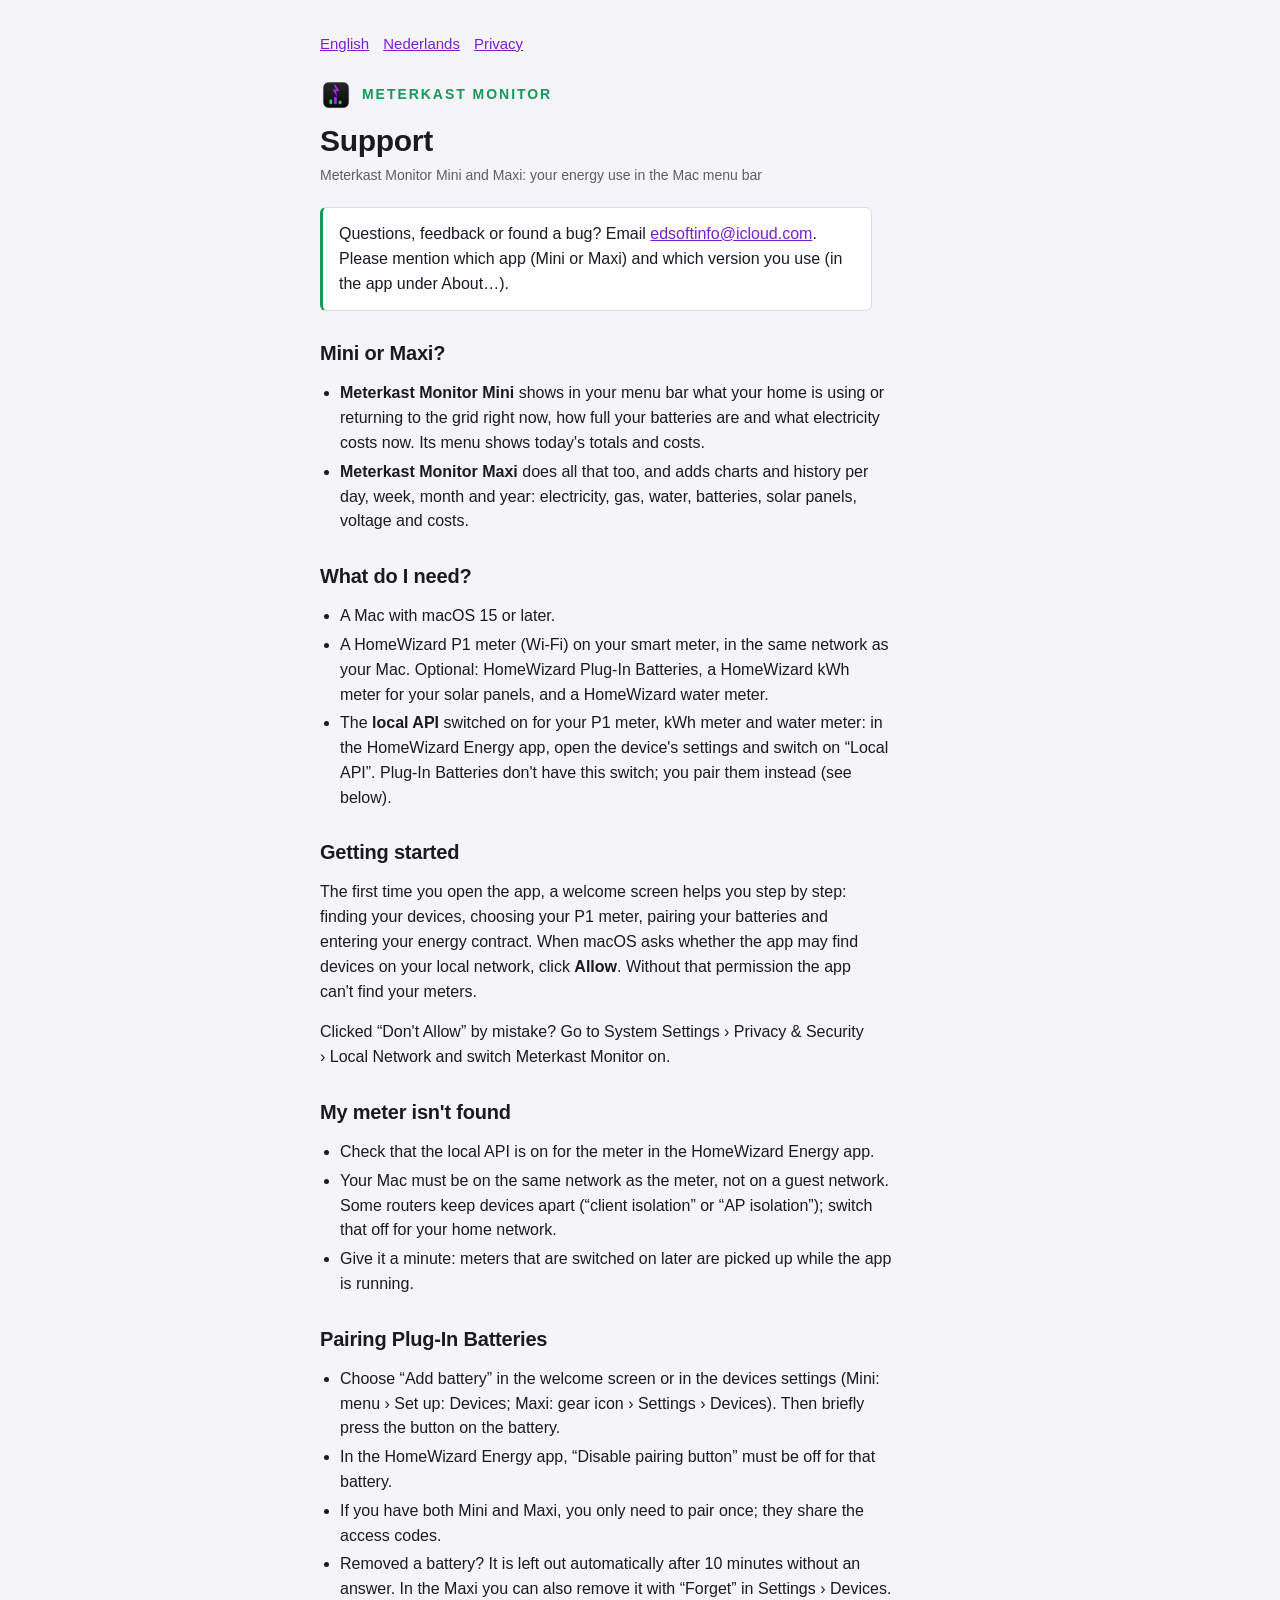
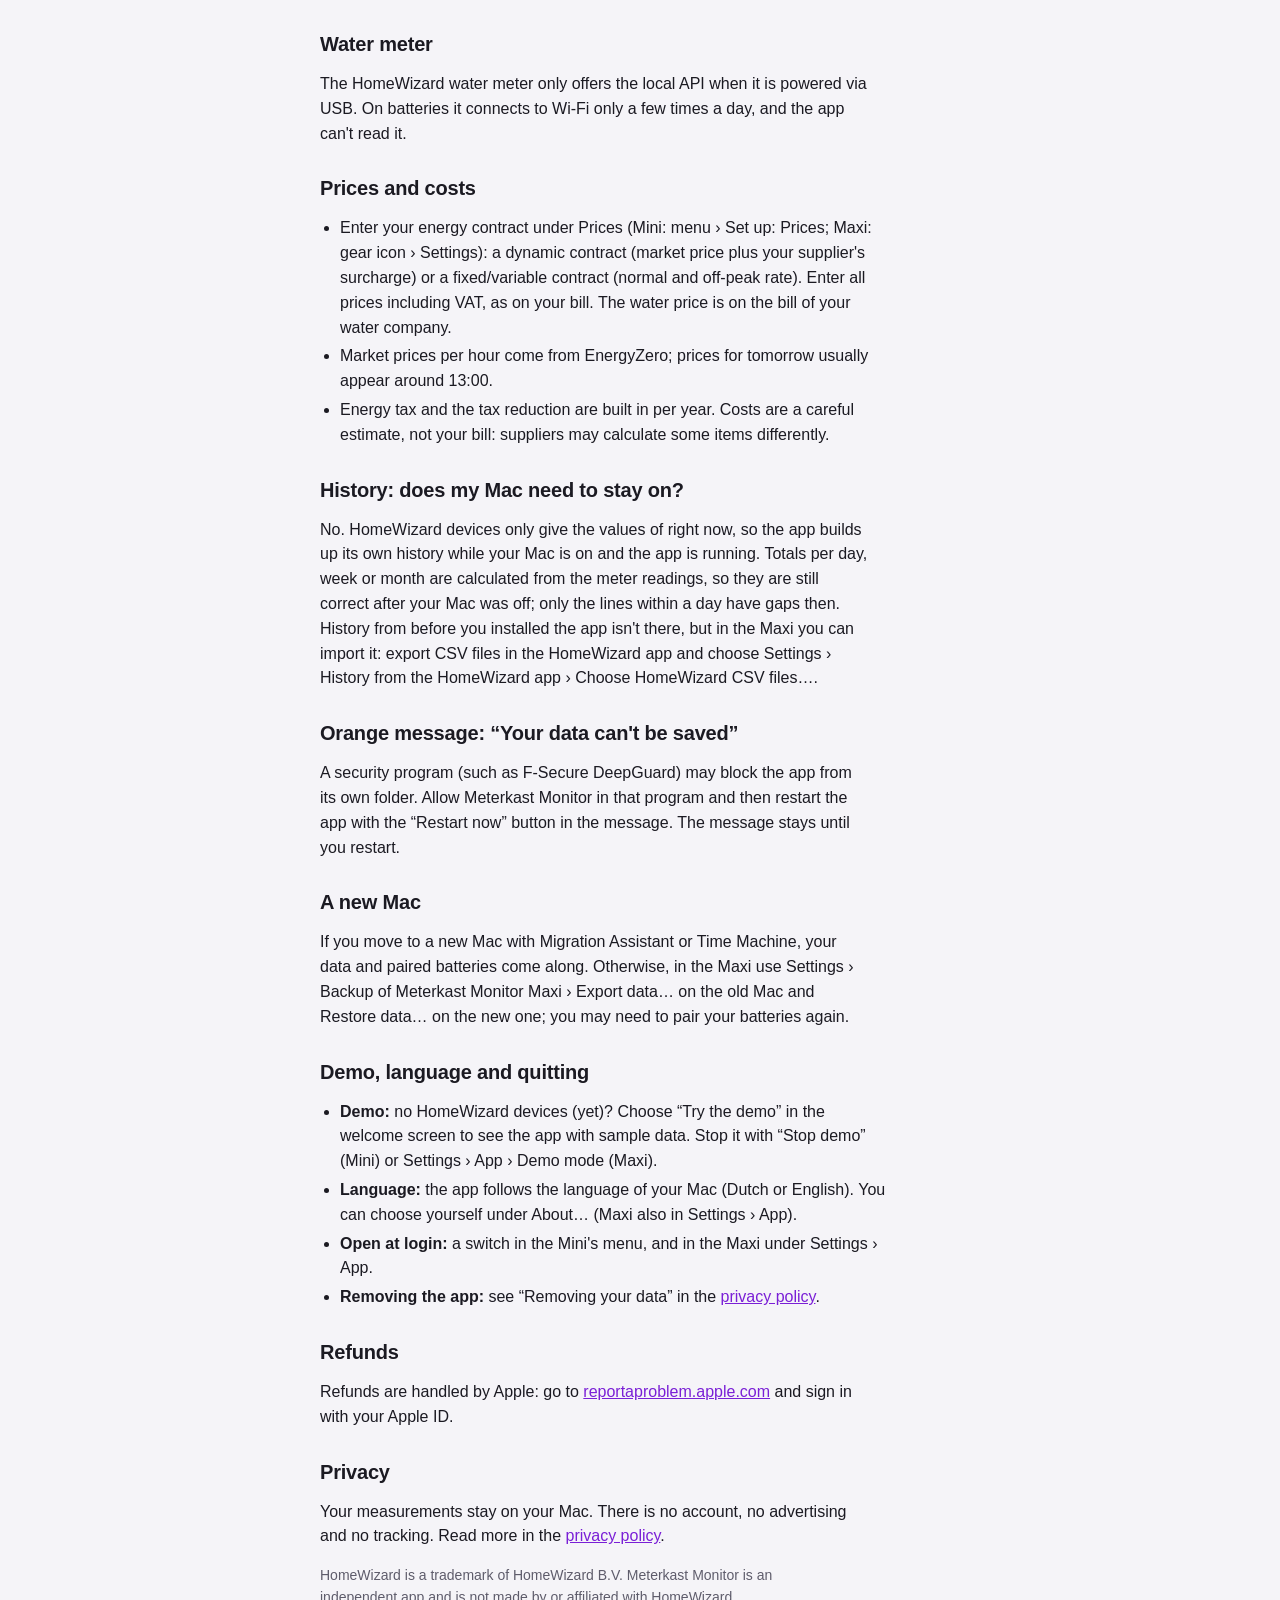
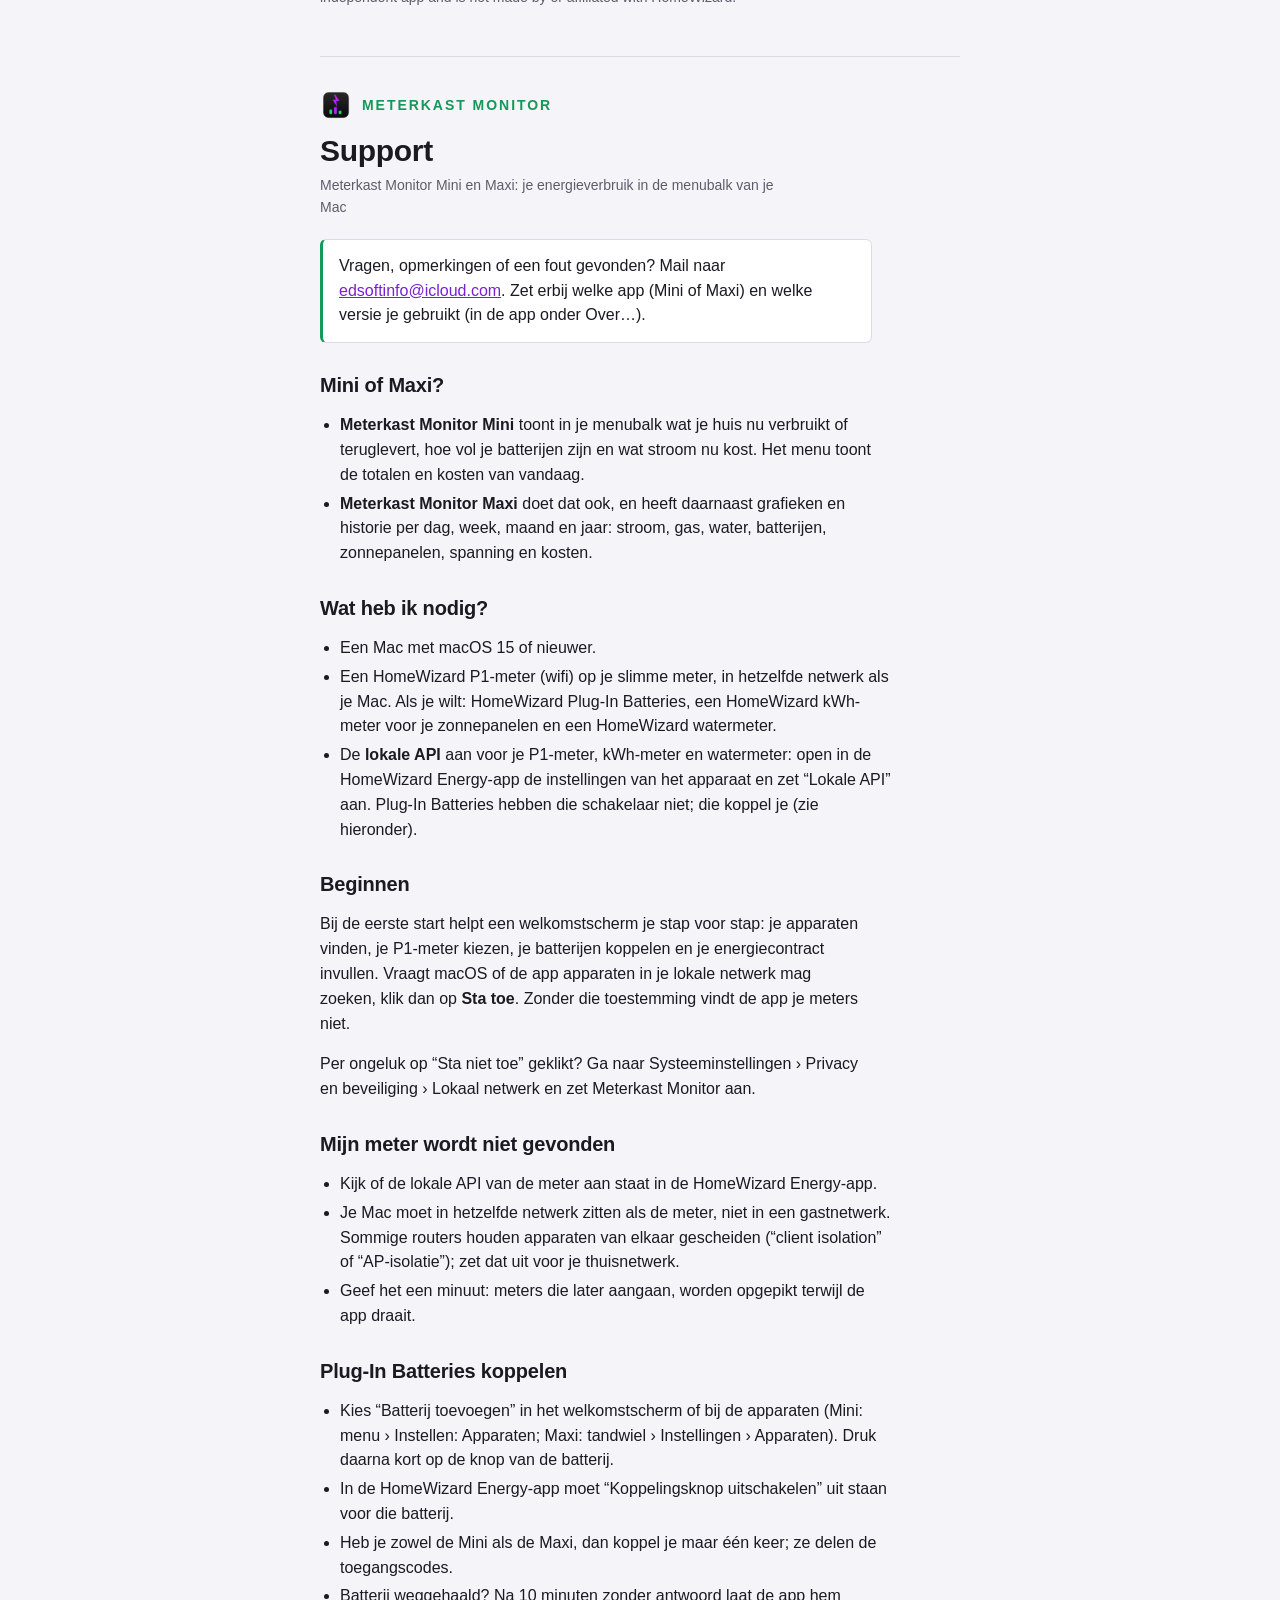
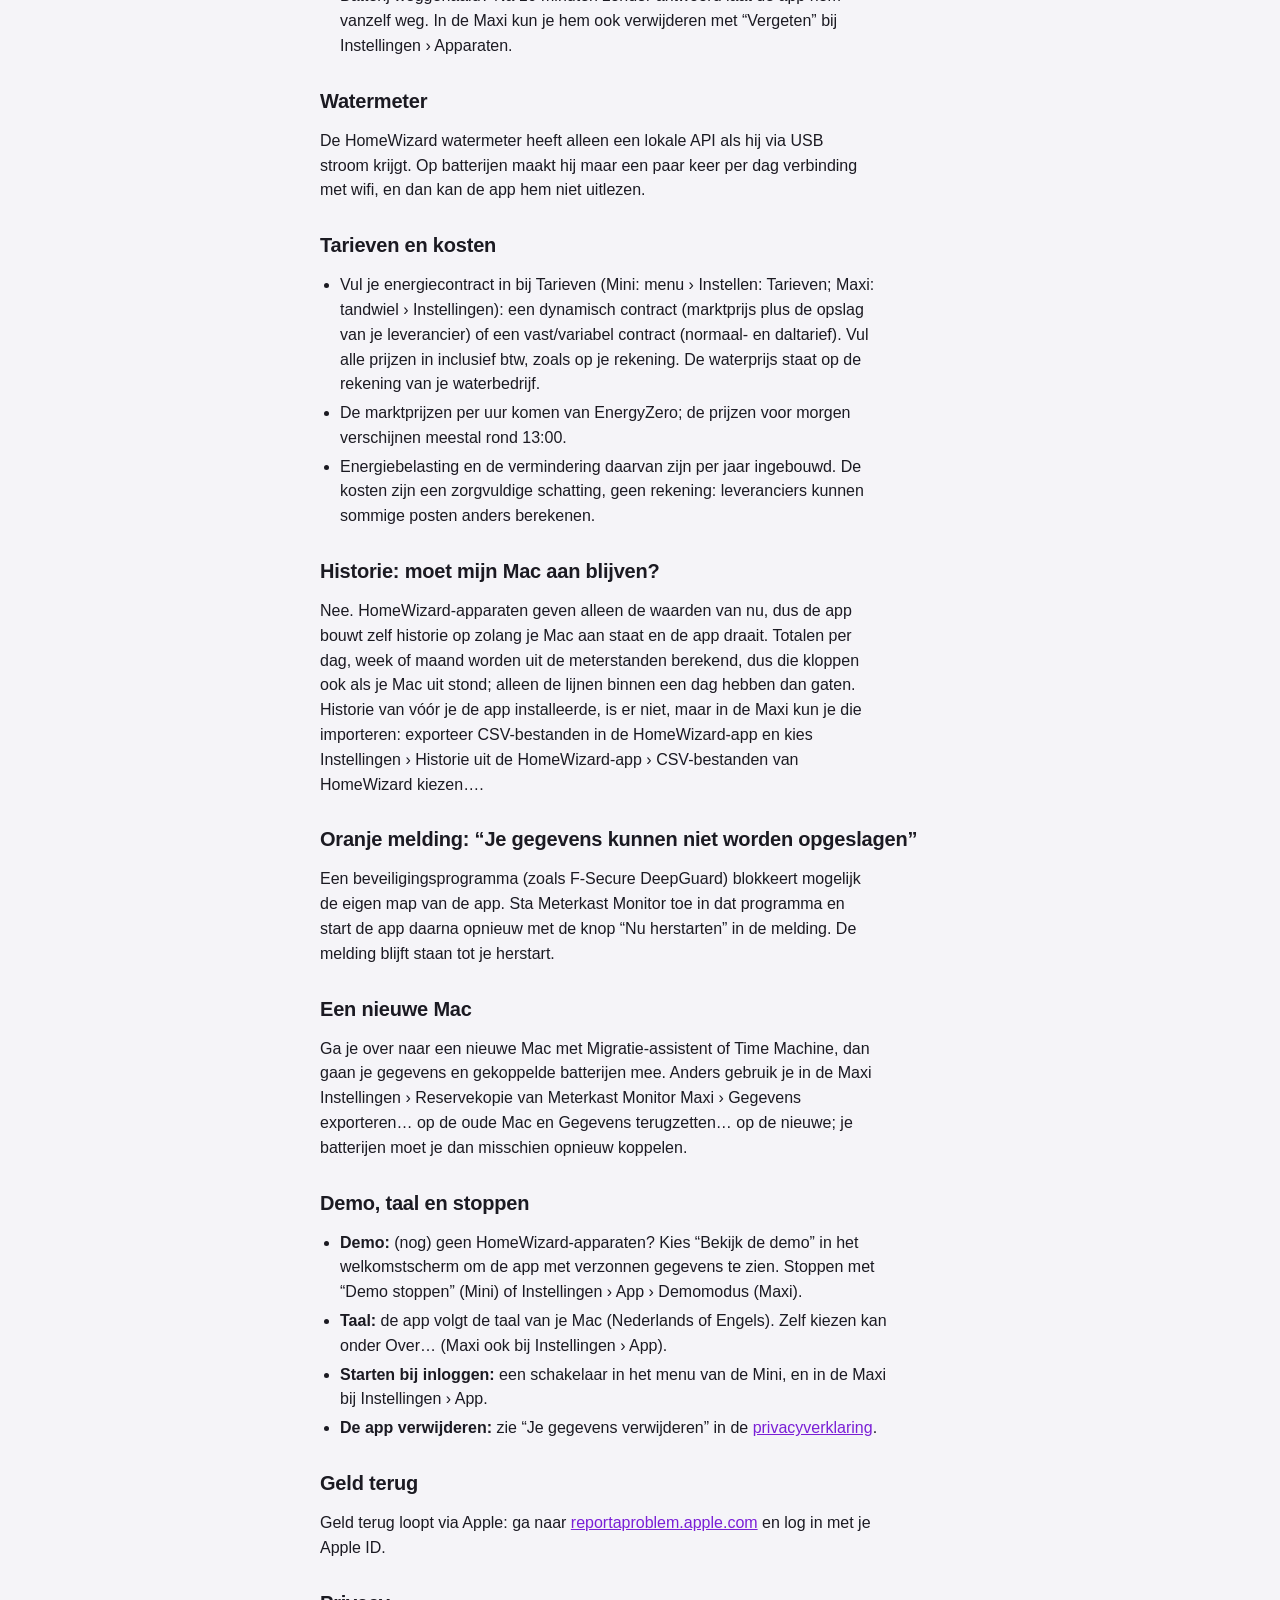
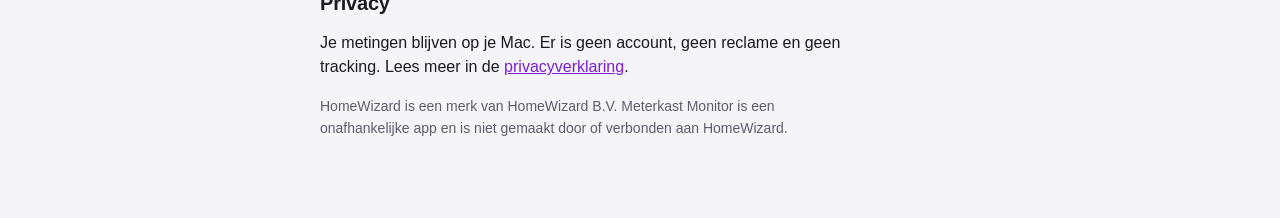
==== support.html @ 5ae90ff1 "Privacyverklaring en supportpagina Meterkast Monitor (EN/NL) Co-Authored-By: Claude Opus 5.5 <norepl" ====
<!DOCTYPE html>
<html lang="en">
<head>
<meta charset="utf-8">
<meta name="viewport" content="width=device-width, initial-scale=1">
<title>Meterkast Monitor Support</title>
<meta name="description" content="Help with Meterkast Monitor Mini and Maxi: what you need, finding your meter, pairing batteries, prices, history and how to contact us.">
<link rel="stylesheet" href="style.css">
<link rel="icon" type="image/png" href="favicon.png">
<link rel="apple-touch-icon" href="apple-touch-icon.png">
</head>
<body>
<div class="wrap">

<nav class="lang"><a href="#en">English</a><a href="#nl">Nederlands</a><a href="./">Privacy</a></nav>

<!-- ======================= ENGLISH ======================= -->
<section id="en" lang="en">
<p class="brand"><img src="apple-touch-icon.png" alt="">Meterkast Monitor</p>
<h1>Support</h1>
<p class="meta">Meterkast Monitor Mini and Maxi: your energy use in the Mac menu bar</p>

<p class="summary">Questions, feedback or found a bug? Email <a href="mailto:edsoftinfo@icloud.com">edsoftinfo@icloud.com</a>. Please mention which app (Mini or Maxi) and which version you use (in the app under About…).</p>

<h2>Mini or Maxi?</h2>
<ul>
  <li><strong>Meterkast Monitor Mini</strong> shows in your menu bar what your home is using or returning to the grid right now, how full your batteries are and what electricity costs now. Its menu shows today's totals and costs.</li>
  <li><strong>Meterkast Monitor Maxi</strong> does all that too, and adds charts and history per day, week, month and year: electricity, gas, water, batteries, solar panels, voltage and costs.</li>
</ul>

<h2>What do I need?</h2>
<ul>
  <li>A Mac with macOS 15 or later.</li>
  <li>A HomeWizard P1 meter (Wi-Fi) on your smart meter, in the same network as your Mac. Optional: HomeWizard Plug-In Batteries, a HomeWizard kWh meter for your solar panels, and a HomeWizard water meter.</li>
  <li>The <strong>local API</strong> switched on for your P1 meter, kWh meter and water meter: in the HomeWizard Energy app, open the device's settings and switch on “Local API”. Plug-In Batteries don't have this switch; you pair them instead (see below).</li>
</ul>

<h2>Getting started</h2>
<p>The first time you open the app, a welcome screen helps you step by step: finding your devices, choosing your P1 meter, pairing your batteries and entering your energy contract. When macOS asks whether the app may find devices on your local network, click <strong>Allow</strong>. Without that permission the app can't find your meters.</p>
<p>Clicked “Don't Allow” by mistake? Go to System Settings › Privacy &amp; Security › Local Network and switch Meterkast Monitor on.</p>

<h2>My meter isn't found</h2>
<ul>
  <li>Check that the local API is on for the meter in the HomeWizard Energy app.</li>
  <li>Your Mac must be on the same network as the meter, not on a guest network. Some routers keep devices apart (“client isolation” or “AP isolation”); switch that off for your home network.</li>
  <li>Give it a minute: meters that are switched on later are picked up while the app is running.</li>
</ul>

<h2>Pairing Plug-In Batteries</h2>
<ul>
  <li>Choose “Add battery” in the welcome screen or in the devices settings (Mini: menu › Set up: Devices; Maxi: gear icon › Settings › Devices). Then briefly press the button on the battery.</li>
  <li>In the HomeWizard Energy app, “Disable pairing button” must be off for that battery.</li>
  <li>If you have both Mini and Maxi, you only need to pair once; they share the access codes.</li>
  <li>Removed a battery? It is left out automatically after 10 minutes without an answer. In the Maxi you can also remove it with “Forget” in Settings › Devices.</li>
</ul>

<h2>Water meter</h2>
<p>The HomeWizard water meter only offers the local API when it is powered via USB. On batteries it connects to Wi-Fi only a few times a day, and the app can't read it.</p>

<h2>Prices and costs</h2>
<ul>
  <li>Enter your energy contract under Prices (Mini: menu › Set up: Prices; Maxi: gear icon › Settings): a dynamic contract (market price plus your supplier's surcharge) or a fixed/variable contract (normal and off-peak rate). Enter all prices including VAT, as on your bill. The water price is on the bill of your water company.</li>
  <li>Market prices per hour come from EnergyZero; prices for tomorrow usually appear around 13:00.</li>
  <li>Energy tax and the tax reduction are built in per year. Costs are a careful estimate, not your bill: suppliers may calculate some items differently.</li>
</ul>

<h2>History: does my Mac need to stay on?</h2>
<p>No. HomeWizard devices only give the values of right now, so the app builds up its own history while your Mac is on and the app is running. Totals per day, week or month are calculated from the meter readings, so they are still correct after your Mac was off; only the lines within a day have gaps then. History from before you installed the app isn't there, but in the Maxi you can import it: export CSV files in the HomeWizard app and choose Settings › History from the HomeWizard app › Choose HomeWizard CSV files….</p>

<h2>Orange message: “Your data can't be saved”</h2>
<p>A security program (such as F-Secure DeepGuard) may block the app from its own folder. Allow Meterkast Monitor in that program and then restart the app with the “Restart now” button in the message. The message stays until you restart.</p>

<h2>A new Mac</h2>
<p>If you move to a new Mac with Migration Assistant or Time Machine, your data and paired batteries come along. Otherwise, in the Maxi use Settings › Backup of Meterkast Monitor Maxi › Export data… on the old Mac and Restore data… on the new one; you may need to pair your batteries again.</p>

<h2>Demo, language and quitting</h2>
<ul>
  <li><strong>Demo:</strong> no HomeWizard devices (yet)? Choose “Try the demo” in the welcome screen to see the app with sample data. Stop it with “Stop demo” (Mini) or Settings › App › Demo mode (Maxi).</li>
  <li><strong>Language:</strong> the app follows the language of your Mac (Dutch or English). You can choose yourself under About… (Maxi also in Settings › App).</li>
  <li><strong>Open at login:</strong> a switch in the Mini's menu, and in the Maxi under Settings › App.</li>
  <li><strong>Removing the app:</strong> see “Removing your data” in the <a href="./">privacy policy</a>.</li>
</ul>

<h2>Refunds</h2>
<p>Refunds are handled by Apple: go to <a href="https://reportaproblem.apple.com">reportaproblem.apple.com</a> and sign in with your Apple ID.</p>

<h2>Privacy</h2>
<p>Your measurements stay on your Mac. There is no account, no advertising and no tracking. Read more in the <a href="./">privacy policy</a>.</p>

<p class="small">HomeWizard is a trademark of HomeWizard B.V. Meterkast Monitor is an independent app and is not made by or affiliated with HomeWizard.</p>
</section>

<hr>

<!-- ======================= NEDERLANDS ======================= -->
<section id="nl" lang="nl">
<p class="brand"><img src="apple-touch-icon.png" alt="">Meterkast Monitor</p>
<h1>Support</h1>
<p class="meta">Meterkast Monitor Mini en Maxi: je energieverbruik in de menubalk van je Mac</p>

<p class="summary">Vragen, opmerkingen of een fout gevonden? Mail naar <a href="mailto:edsoftinfo@icloud.com">edsoftinfo@icloud.com</a>. Zet erbij welke app (Mini of Maxi) en welke versie je gebruikt (in de app onder Over…).</p>

<h2>Mini of Maxi?</h2>
<ul>
  <li><strong>Meterkast Monitor Mini</strong> toont in je menubalk wat je huis nu verbruikt of teruglevert, hoe vol je batterijen zijn en wat stroom nu kost. Het menu toont de totalen en kosten van vandaag.</li>
  <li><strong>Meterkast Monitor Maxi</strong> doet dat ook, en heeft daarnaast grafieken en historie per dag, week, maand en jaar: stroom, gas, water, batterijen, zonnepanelen, spanning en kosten.</li>
</ul>

<h2>Wat heb ik nodig?</h2>
<ul>
  <li>Een Mac met macOS 15 of nieuwer.</li>
  <li>Een HomeWizard P1-meter (wifi) op je slimme meter, in hetzelfde netwerk als je Mac. Als je wilt: HomeWizard Plug-In Batteries, een HomeWizard kWh-meter voor je zonnepanelen en een HomeWizard watermeter.</li>
  <li>De <strong>lokale API</strong> aan voor je P1-meter, kWh-meter en watermeter: open in de HomeWizard Energy-app de instellingen van het apparaat en zet “Lokale API” aan. Plug-In Batteries hebben die schakelaar niet; die koppel je (zie hieronder).</li>
</ul>

<h2>Beginnen</h2>
<p>Bij de eerste start helpt een welkomstscherm je stap voor stap: je apparaten vinden, je P1-meter kiezen, je batterijen koppelen en je energiecontract invullen. Vraagt macOS of de app apparaten in je lokale netwerk mag zoeken, klik dan op <strong>Sta toe</strong>. Zonder die toestemming vindt de app je meters niet.</p>
<p>Per ongeluk op “Sta niet toe” geklikt? Ga naar Systeeminstellingen › Privacy en beveiliging › Lokaal netwerk en zet Meterkast Monitor aan.</p>

<h2>Mijn meter wordt niet gevonden</h2>
<ul>
  <li>Kijk of de lokale API van de meter aan staat in de HomeWizard Energy-app.</li>
  <li>Je Mac moet in hetzelfde netwerk zitten als de meter, niet in een gastnetwerk. Sommige routers houden apparaten van elkaar gescheiden (“client isolation” of “AP-isolatie”); zet dat uit voor je thuisnetwerk.</li>
  <li>Geef het een minuut: meters die later aangaan, worden opgepikt terwijl de app draait.</li>
</ul>

<h2>Plug-In Batteries koppelen</h2>
<ul>
  <li>Kies “Batterij toevoegen” in het welkomstscherm of bij de apparaten (Mini: menu › Instellen: Apparaten; Maxi: tandwiel › Instellingen › Apparaten). Druk daarna kort op de knop van de batterij.</li>
  <li>In de HomeWizard Energy-app moet “Koppelingsknop uitschakelen” uit staan voor die batterij.</li>
  <li>Heb je zowel de Mini als de Maxi, dan koppel je maar één keer; ze delen de toegangscodes.</li>
  <li>Batterij weggehaald? Na 10 minuten zonder antwoord laat de app hem vanzelf weg. In de Maxi kun je hem ook verwijderen met “Vergeten” bij Instellingen › Apparaten.</li>
</ul>

<h2>Watermeter</h2>
<p>De HomeWizard watermeter heeft alleen een lokale API als hij via USB stroom krijgt. Op batterijen maakt hij maar een paar keer per dag verbinding met wifi, en dan kan de app hem niet uitlezen.</p>

<h2>Tarieven en kosten</h2>
<ul>
  <li>Vul je energiecontract in bij Tarieven (Mini: menu › Instellen: Tarieven; Maxi: tandwiel › Instellingen): een dynamisch contract (marktprijs plus de opslag van je leverancier) of een vast/variabel contract (normaal- en daltarief). Vul alle prijzen in inclusief btw, zoals op je rekening. De waterprijs staat op de rekening van je waterbedrijf.</li>
  <li>De marktprijzen per uur komen van EnergyZero; de prijzen voor morgen verschijnen meestal rond 13:00.</li>
  <li>Energiebelasting en de vermindering daarvan zijn per jaar ingebouwd. De kosten zijn een zorgvuldige schatting, geen rekening: leveranciers kunnen sommige posten anders berekenen.</li>
</ul>

<h2>Historie: moet mijn Mac aan blijven?</h2>
<p>Nee. HomeWizard-apparaten geven alleen de waarden van nu, dus de app bouwt zelf historie op zolang je Mac aan staat en de app draait. Totalen per dag, week of maand worden uit de meterstanden berekend, dus die kloppen ook als je Mac uit stond; alleen de lijnen binnen een dag hebben dan gaten. Historie van vóór je de app installeerde, is er niet, maar in de Maxi kun je die importeren: exporteer CSV-bestanden in de HomeWizard-app en kies Instellingen › Historie uit de HomeWizard-app › CSV-bestanden van HomeWizard kiezen….</p>

<h2>Oranje melding: “Je gegevens kunnen niet worden opgeslagen”</h2>
<p>Een beveiligingsprogramma (zoals F-Secure DeepGuard) blokkeert mogelijk de eigen map van de app. Sta Meterkast Monitor toe in dat programma en start de app daarna opnieuw met de knop “Nu herstarten” in de melding. De melding blijft staan tot je herstart.</p>

<h2>Een nieuwe Mac</h2>
<p>Ga je over naar een nieuwe Mac met Migratie-assistent of Time Machine, dan gaan je gegevens en gekoppelde batterijen mee. Anders gebruik je in de Maxi Instellingen › Reservekopie van Meterkast Monitor Maxi › Gegevens exporteren… op de oude Mac en Gegevens terugzetten… op de nieuwe; je batterijen moet je dan misschien opnieuw koppelen.</p>

<h2>Demo, taal en stoppen</h2>
<ul>
  <li><strong>Demo:</strong> (nog) geen HomeWizard-apparaten? Kies “Bekijk de demo” in het welkomstscherm om de app met verzonnen gegevens te zien. Stoppen met “Demo stoppen” (Mini) of Instellingen › App › Demomodus (Maxi).</li>
  <li><strong>Taal:</strong> de app volgt de taal van je Mac (Nederlands of Engels). Zelf kiezen kan onder Over… (Maxi ook bij Instellingen › App).</li>
  <li><strong>Starten bij inloggen:</strong> een schakelaar in het menu van de Mini, en in de Maxi bij Instellingen › App.</li>
  <li><strong>De app verwijderen:</strong> zie “Je gegevens verwijderen” in de <a href="./">privacyverklaring</a>.</li>
</ul>

<h2>Geld terug</h2>
<p>Geld terug loopt via Apple: ga naar <a href="https://reportaproblem.apple.com">reportaproblem.apple.com</a> en log in met je Apple ID.</p>

<h2>Privacy</h2>
<p>Je metingen blijven op je Mac. Er is geen account, geen reclame en geen tracking. Lees meer in de <a href="./">privacyverklaring</a>.</p>

<p class="small">HomeWizard is een merk van HomeWizard B.V. Meterkast Monitor is een onafhankelijke app en is niet gemaakt door of verbonden aan HomeWizard.</p>
</section>

</div>
</body>
</html>
---- style.css ----
/* Meterkast Monitor: dark like the app, purple (import) and green (export). No external fonts, scripts, cookies or analytics. */
:root{--paper:#F5F4F8;--surface:#FFFFFF;--ink:#1B1A22;--muted:#5E5C6B;--line:#DEDBE8;--accent:#7A1FD6;--green:#14995A}
@media (prefers-color-scheme:dark){
  :root{--paper:#0E0E12;--surface:#1A1A21;--ink:#F1F0F5;--muted:#A9A6B8;--line:#2E2D38;--accent:#C18BFF;--green:#3FD98A}
}
*{box-sizing:border-box}
html,body{margin:0;background:var(--paper);color:var(--ink)}
body{font-family:-apple-system,BlinkMacSystemFont,"Helvetica Neue",Roboto,Arial,sans-serif;font-size:16px;line-height:1.55}
.wrap{max-width:680px;margin:0 auto;padding:32px 20px 64px}
h1,h2{font-weight:700;letter-spacing:-.01em;line-height:1.2}
h1{font-size:30px;margin:0 0 6px}
h2{font-size:20px;margin:30px 0 8px}
p,li{max-width:62ch}
.brand{display:flex;align-items:center;gap:10px;font-size:14px;font-weight:600;letter-spacing:.14em;text-transform:uppercase;color:var(--green);margin:0 0 12px}
.brand img{width:32px;height:32px;border-radius:8px}
.meta{color:var(--muted);font-size:14px;margin:0 0 20px}
.summary{background:var(--surface);border:1px solid var(--line);border-left:3px solid var(--green);border-radius:6px;padding:14px 16px;margin:0 0 8px}
.lang{display:flex;flex-wrap:wrap;gap:14px;margin:0 0 24px;font-size:15px}
a{color:var(--accent)}
ul{padding-left:20px}
li{margin:4px 0}
code{font-size:14px;overflow-wrap:anywhere}
.small{color:var(--muted);font-size:14px}
hr{border:0;border-top:1px solid var(--line);margin:48px 0 32px}
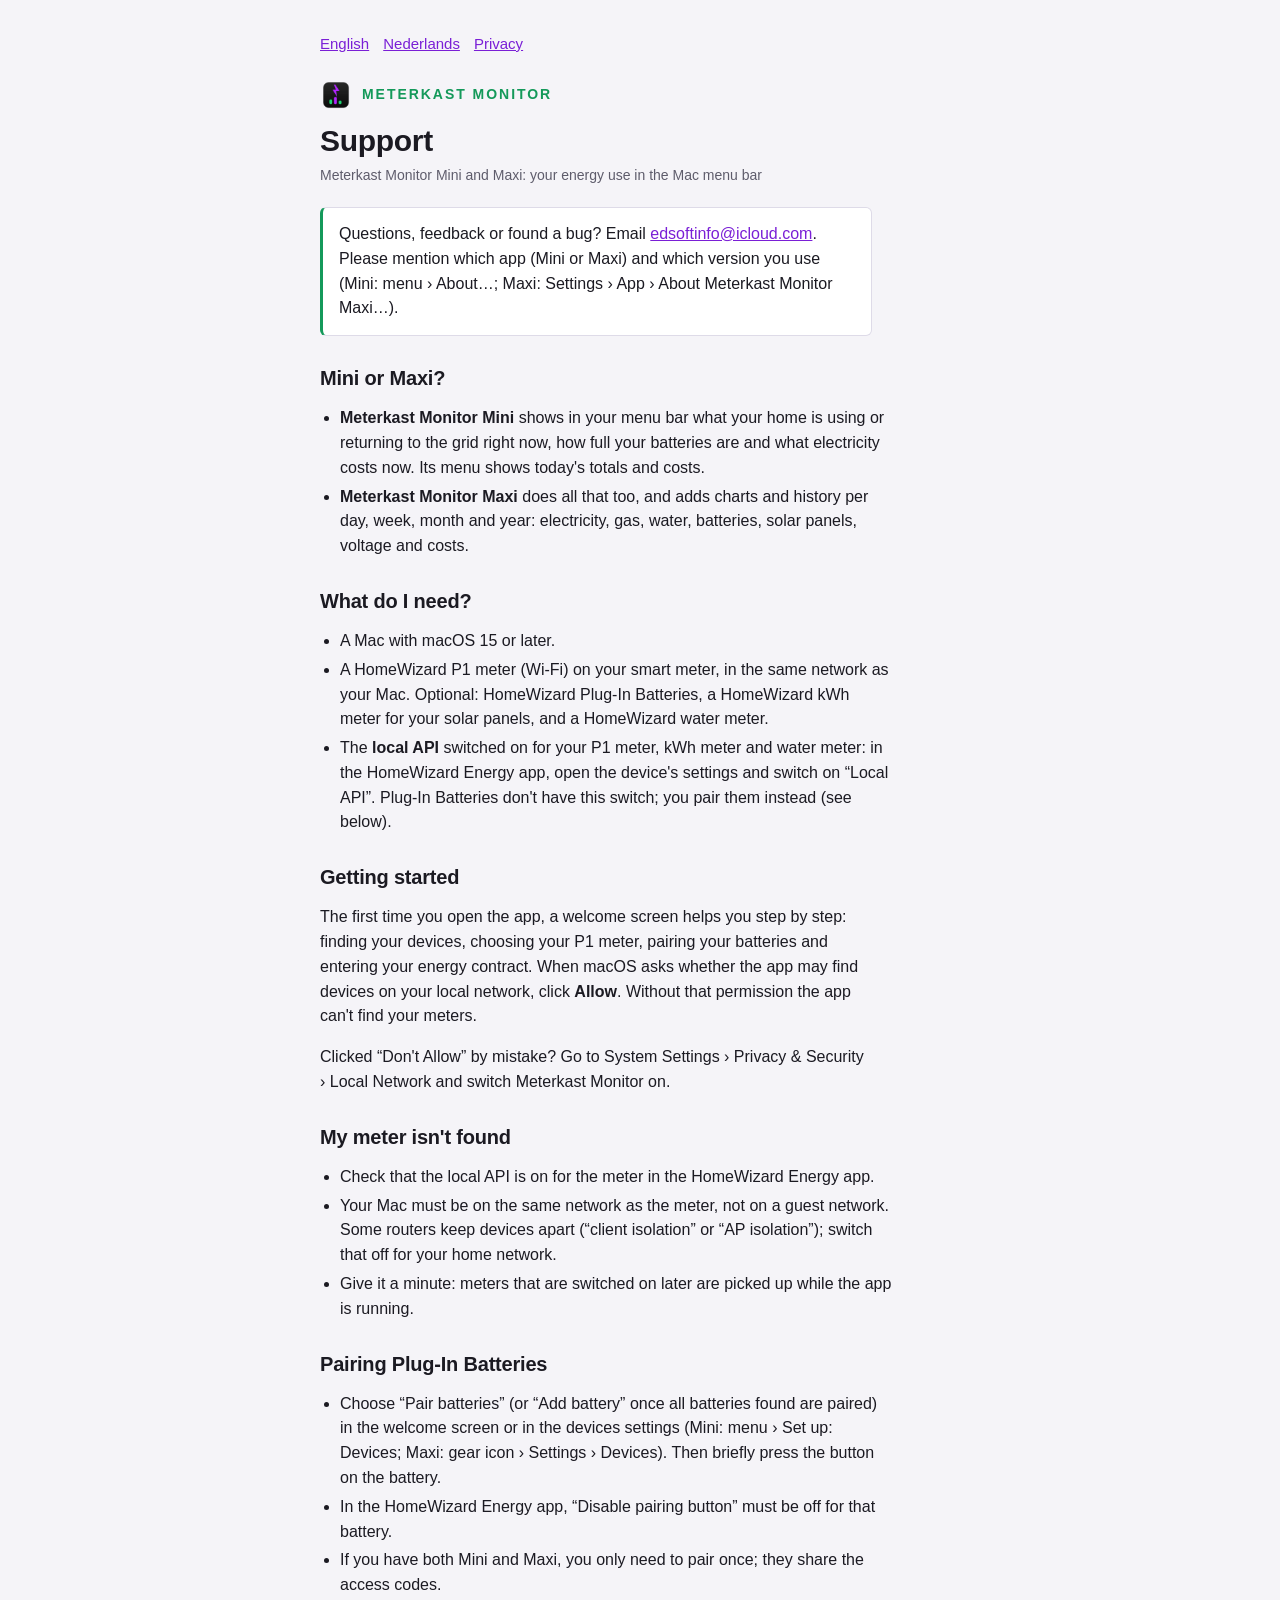
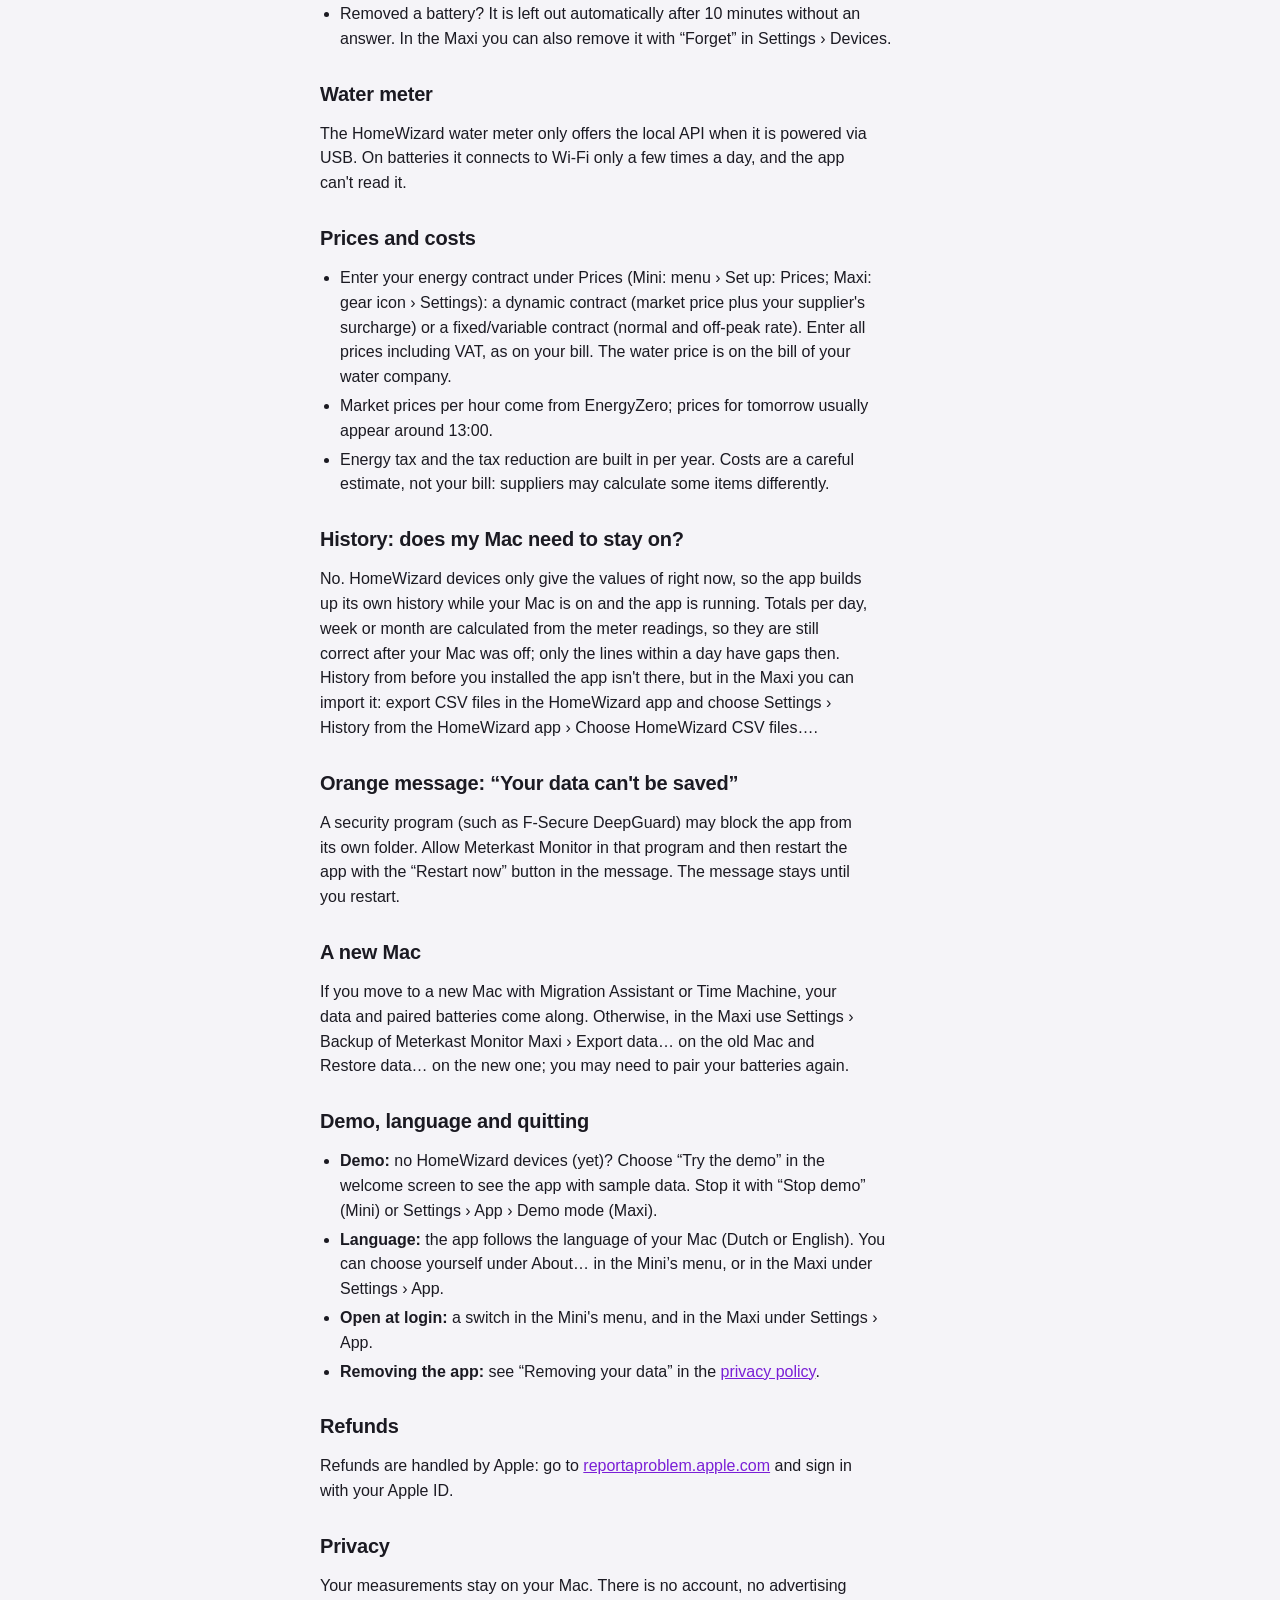
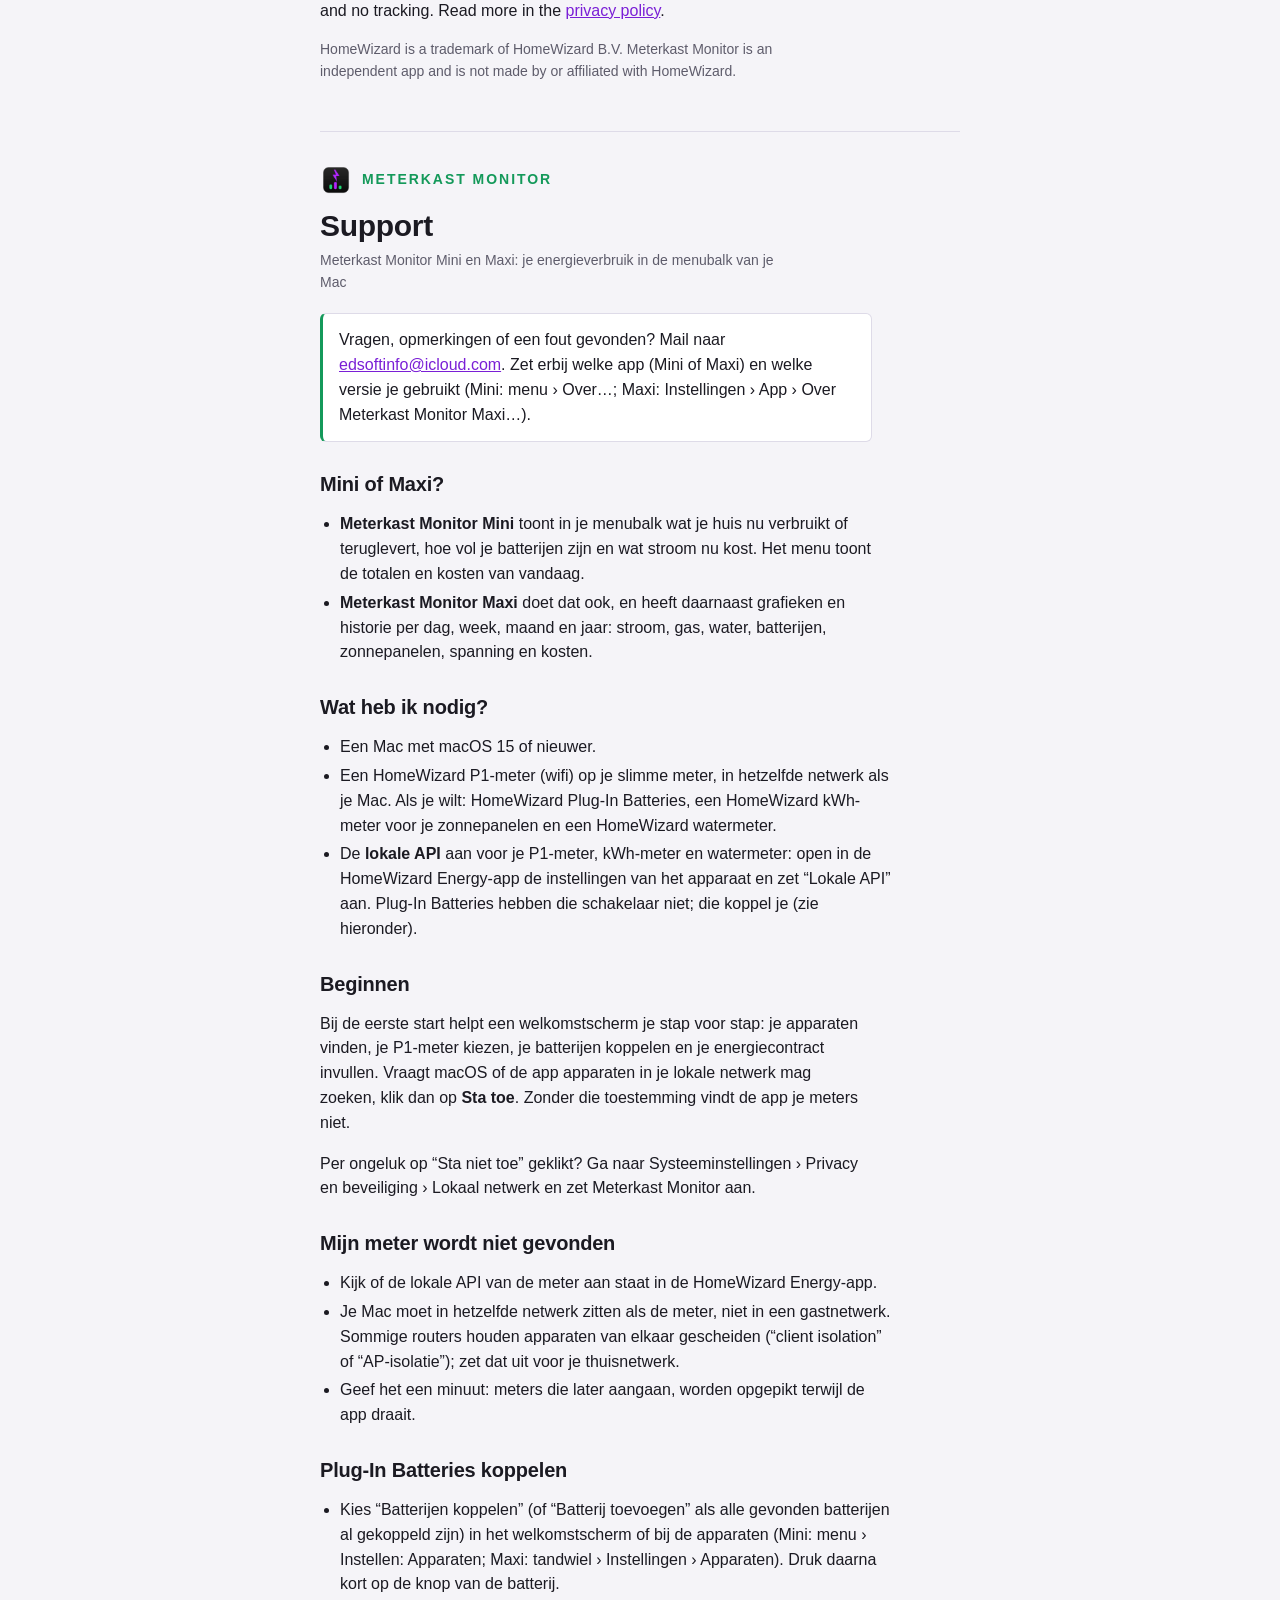
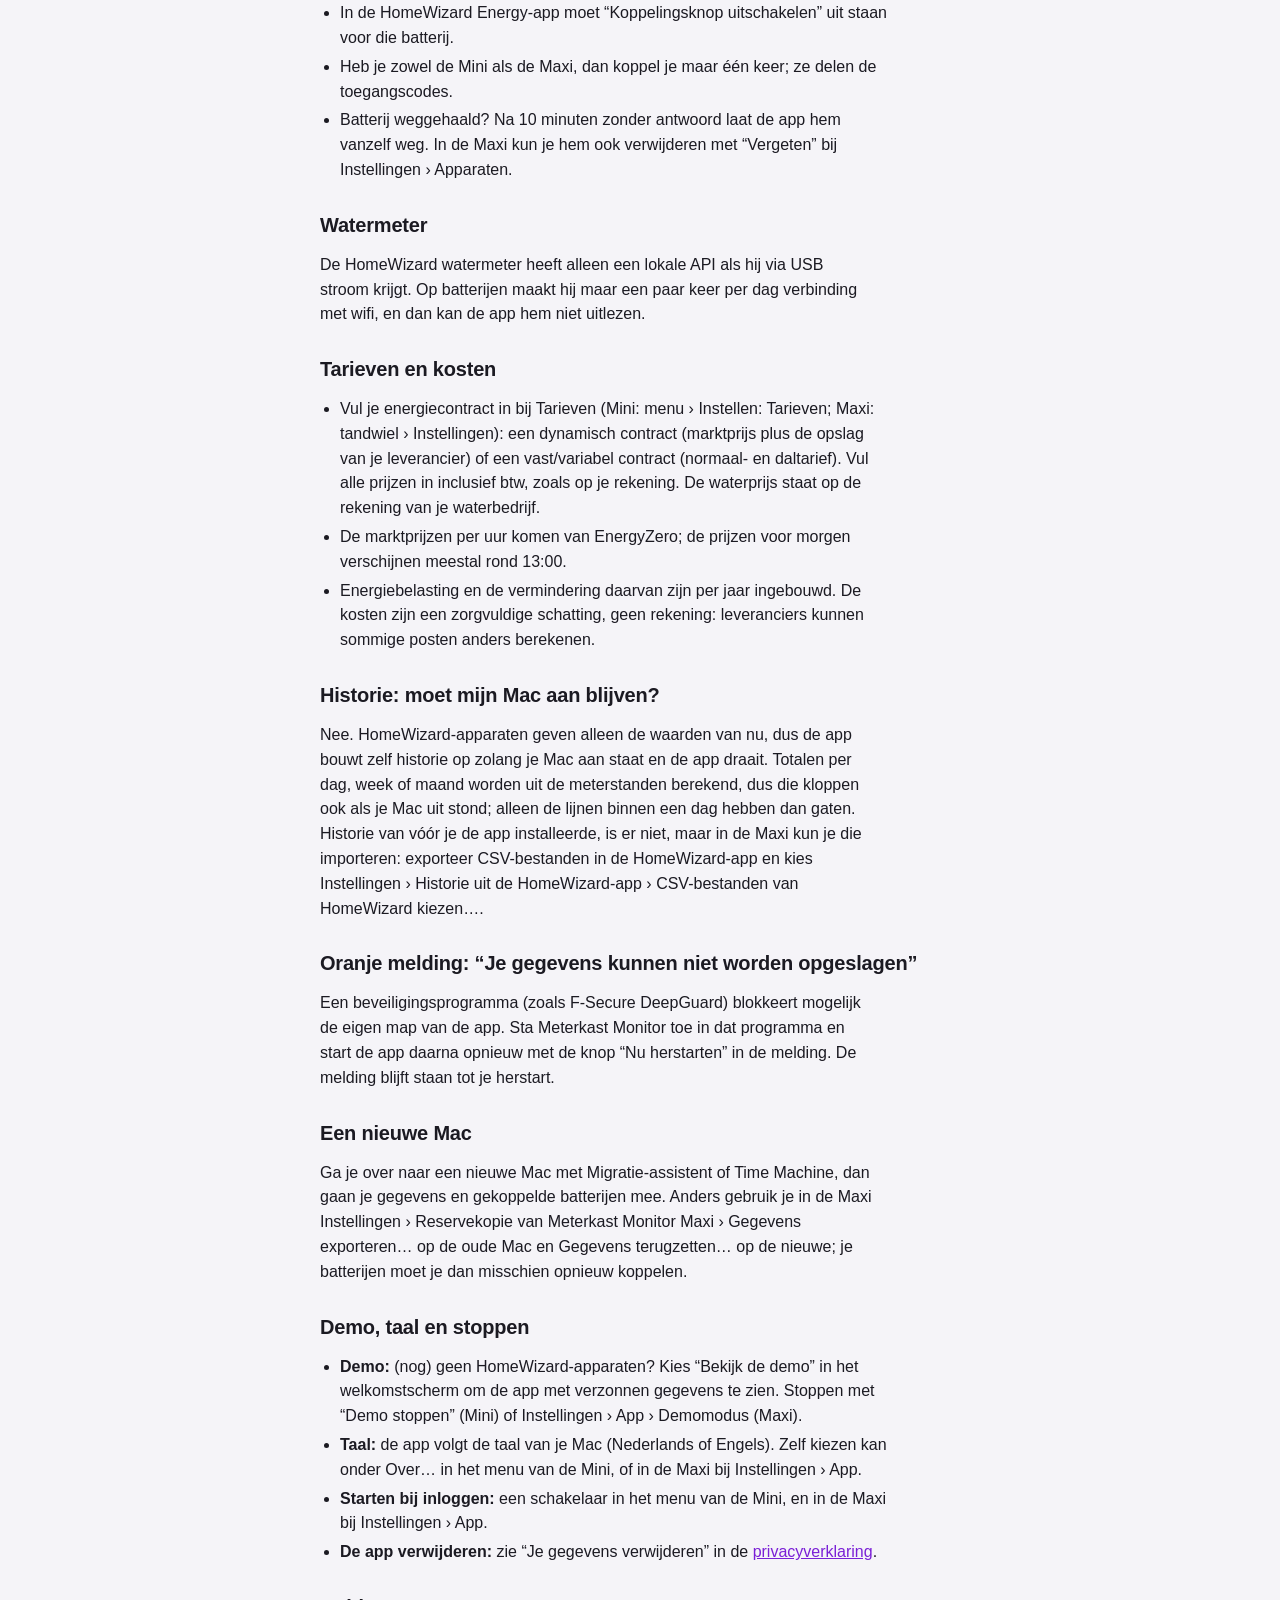
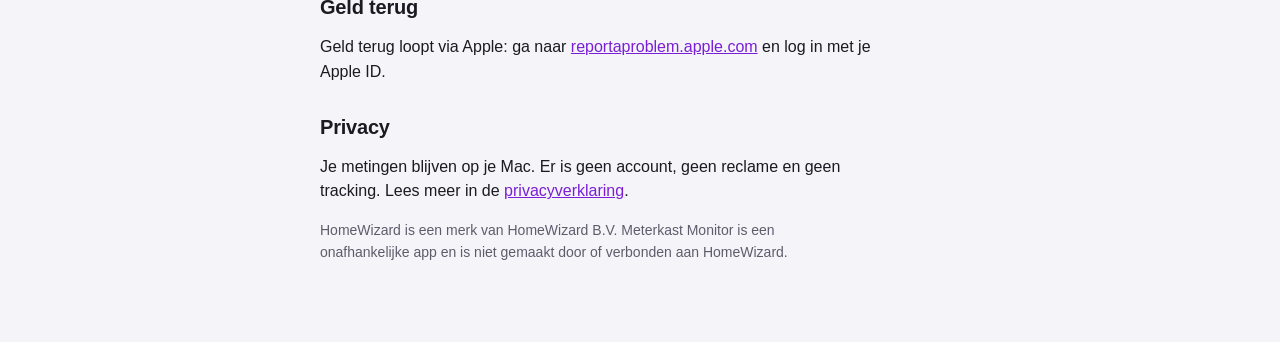
==== commit 13649b6a: "Verwerkt review: koppelen voegt toegang toe, knopnamen, Over in de Maxi, P1-code Co-Authored-By: Cla" ====
--- a/support.html
+++ b/support.html
@@ -20,7 +20,7 @@
 <h1>Support</h1>
 <p class="meta">Meterkast Monitor Mini and Maxi: your energy use in the Mac menu bar</p>
 
-<p class="summary">Questions, feedback or found a bug? Email <a href="mailto:edsoftinfo@icloud.com">edsoftinfo@icloud.com</a>. Please mention which app (Mini or Maxi) and which version you use (in the app under About…).</p>
+<p class="summary">Questions, feedback or found a bug? Email <a href="mailto:edsoftinfo@icloud.com">edsoftinfo@icloud.com</a>. Please mention which app (Mini or Maxi) and which version you use (Mini: menu › About…; Maxi: Settings › App › About Meterkast Monitor Maxi…).</p>
 
 <h2>Mini or Maxi?</h2>
 <ul>
@@ -48,7 +48,7 @@
 
 <h2>Pairing Plug-In Batteries</h2>
 <ul>
-  <li>Choose “Add battery” in the welcome screen or in the devices settings (Mini: menu › Set up: Devices; Maxi: gear icon › Settings › Devices). Then briefly press the button on the battery.</li>
+  <li>Choose “Pair batteries” (or “Add battery” once all batteries found are paired) in the welcome screen or in the devices settings (Mini: menu › Set up: Devices; Maxi: gear icon › Settings › Devices). Then briefly press the button on the battery.</li>
   <li>In the HomeWizard Energy app, “Disable pairing button” must be off for that battery.</li>
   <li>If you have both Mini and Maxi, you only need to pair once; they share the access codes.</li>
   <li>Removed a battery? It is left out automatically after 10 minutes without an answer. In the Maxi you can also remove it with “Forget” in Settings › Devices.</li>
@@ -76,7 +76,7 @@
 <h2>Demo, language and quitting</h2>
 <ul>
   <li><strong>Demo:</strong> no HomeWizard devices (yet)? Choose “Try the demo” in the welcome screen to see the app with sample data. Stop it with “Stop demo” (Mini) or Settings › App › Demo mode (Maxi).</li>
-  <li><strong>Language:</strong> the app follows the language of your Mac (Dutch or English). You can choose yourself under About… (Maxi also in Settings › App).</li>
+  <li><strong>Language:</strong> the app follows the language of your Mac (Dutch or English). You can choose yourself under About… in the Mini’s menu, or in the Maxi under Settings › App.</li>
   <li><strong>Open at login:</strong> a switch in the Mini's menu, and in the Maxi under Settings › App.</li>
   <li><strong>Removing the app:</strong> see “Removing your data” in the <a href="./">privacy policy</a>.</li>
 </ul>
@@ -98,7 +98,7 @@
 <h1>Support</h1>
 <p class="meta">Meterkast Monitor Mini en Maxi: je energieverbruik in de menubalk van je Mac</p>
 
-<p class="summary">Vragen, opmerkingen of een fout gevonden? Mail naar <a href="mailto:edsoftinfo@icloud.com">edsoftinfo@icloud.com</a>. Zet erbij welke app (Mini of Maxi) en welke versie je gebruikt (in de app onder Over…).</p>
+<p class="summary">Vragen, opmerkingen of een fout gevonden? Mail naar <a href="mailto:edsoftinfo@icloud.com">edsoftinfo@icloud.com</a>. Zet erbij welke app (Mini of Maxi) en welke versie je gebruikt (Mini: menu › Over…; Maxi: Instellingen › App › Over Meterkast Monitor Maxi…).</p>
 
 <h2>Mini of Maxi?</h2>
 <ul>
@@ -126,7 +126,7 @@
 
 <h2>Plug-In Batteries koppelen</h2>
 <ul>
-  <li>Kies “Batterij toevoegen” in het welkomstscherm of bij de apparaten (Mini: menu › Instellen: Apparaten; Maxi: tandwiel › Instellingen › Apparaten). Druk daarna kort op de knop van de batterij.</li>
+  <li>Kies “Batterijen koppelen” (of “Batterij toevoegen” als alle gevonden batterijen al gekoppeld zijn) in het welkomstscherm of bij de apparaten (Mini: menu › Instellen: Apparaten; Maxi: tandwiel › Instellingen › Apparaten). Druk daarna kort op de knop van de batterij.</li>
   <li>In de HomeWizard Energy-app moet “Koppelingsknop uitschakelen” uit staan voor die batterij.</li>
   <li>Heb je zowel de Mini als de Maxi, dan koppel je maar één keer; ze delen de toegangscodes.</li>
   <li>Batterij weggehaald? Na 10 minuten zonder antwoord laat de app hem vanzelf weg. In de Maxi kun je hem ook verwijderen met “Vergeten” bij Instellingen › Apparaten.</li>
@@ -154,7 +154,7 @@
 <h2>Demo, taal en stoppen</h2>
 <ul>
   <li><strong>Demo:</strong> (nog) geen HomeWizard-apparaten? Kies “Bekijk de demo” in het welkomstscherm om de app met verzonnen gegevens te zien. Stoppen met “Demo stoppen” (Mini) of Instellingen › App › Demomodus (Maxi).</li>
-  <li><strong>Taal:</strong> de app volgt de taal van je Mac (Nederlands of Engels). Zelf kiezen kan onder Over… (Maxi ook bij Instellingen › App).</li>
+  <li><strong>Taal:</strong> de app volgt de taal van je Mac (Nederlands of Engels). Zelf kiezen kan onder Over… in het menu van de Mini, of in de Maxi bij Instellingen › App.</li>
   <li><strong>Starten bij inloggen:</strong> een schakelaar in het menu van de Mini, en in de Maxi bij Instellingen › App.</li>
   <li><strong>De app verwijderen:</strong> zie “Je gegevens verwijderen” in de <a href="./">privacyverklaring</a>.</li>
 </ul>
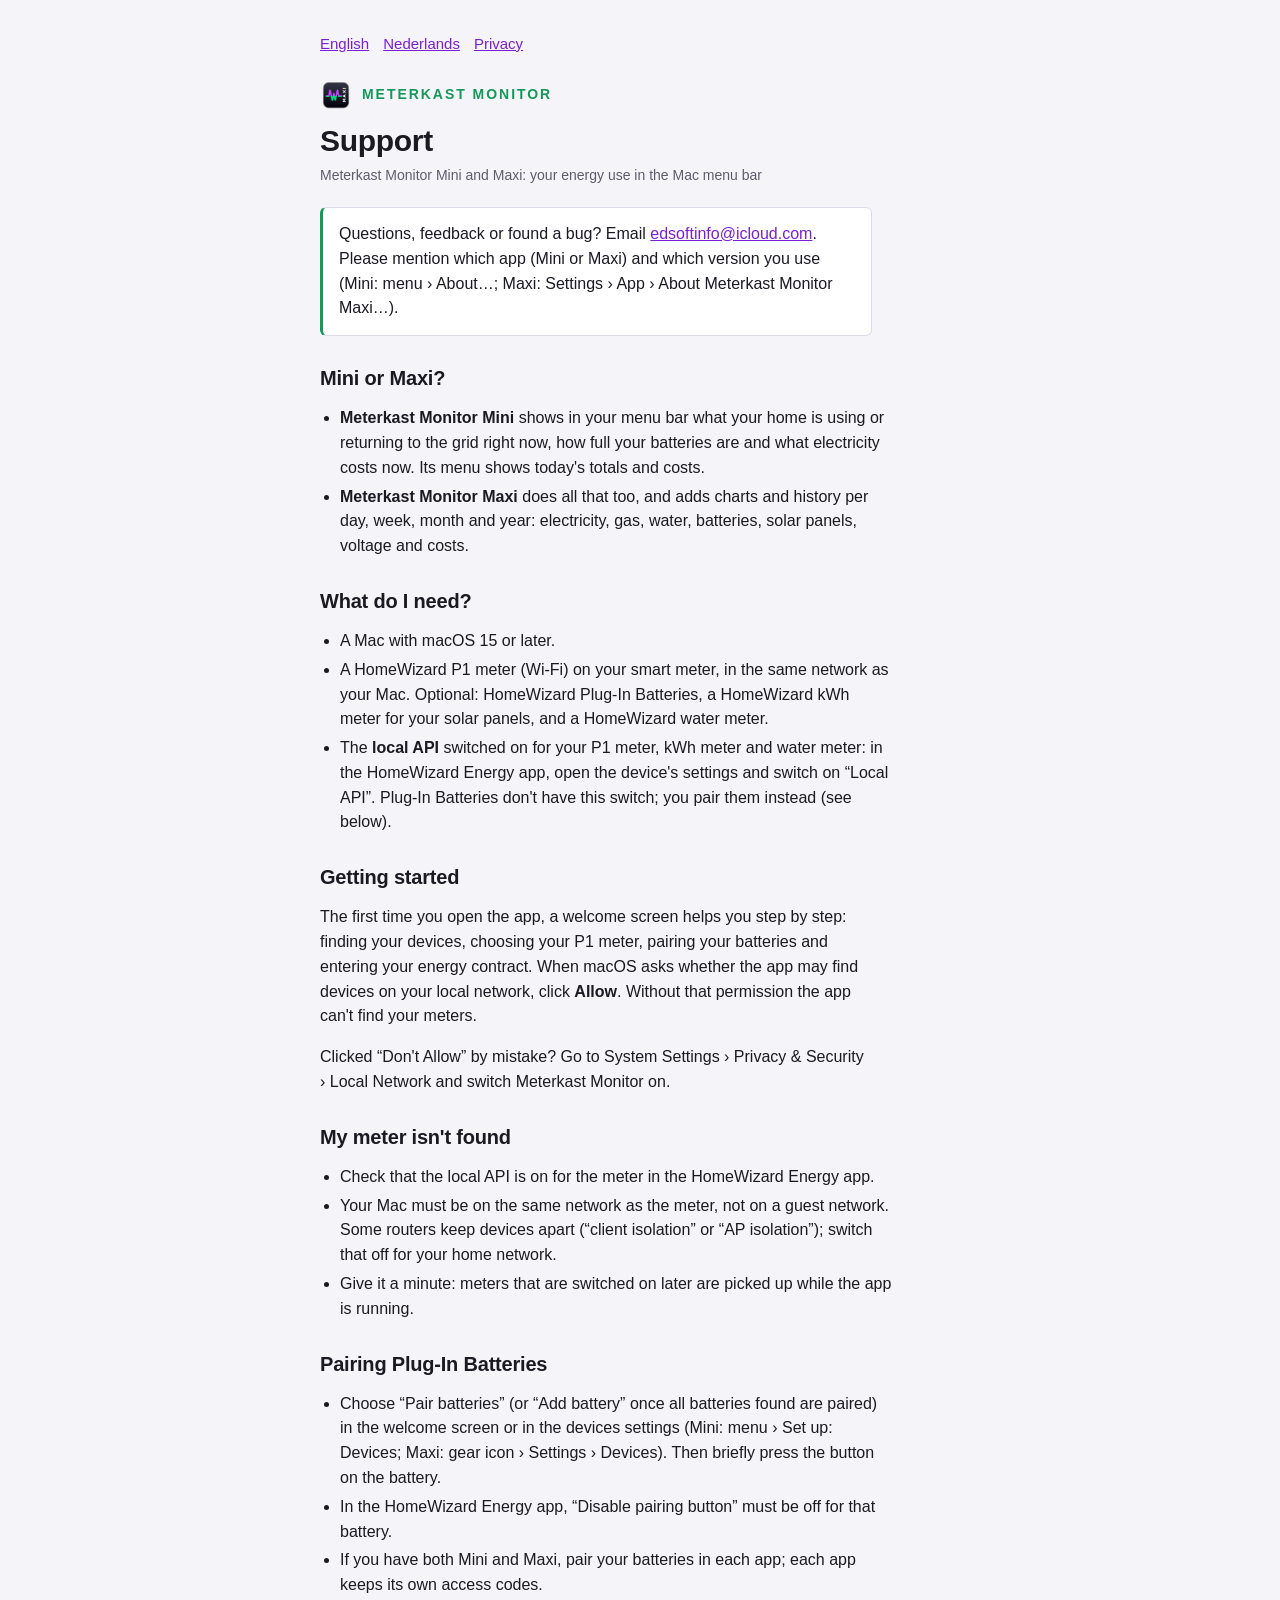
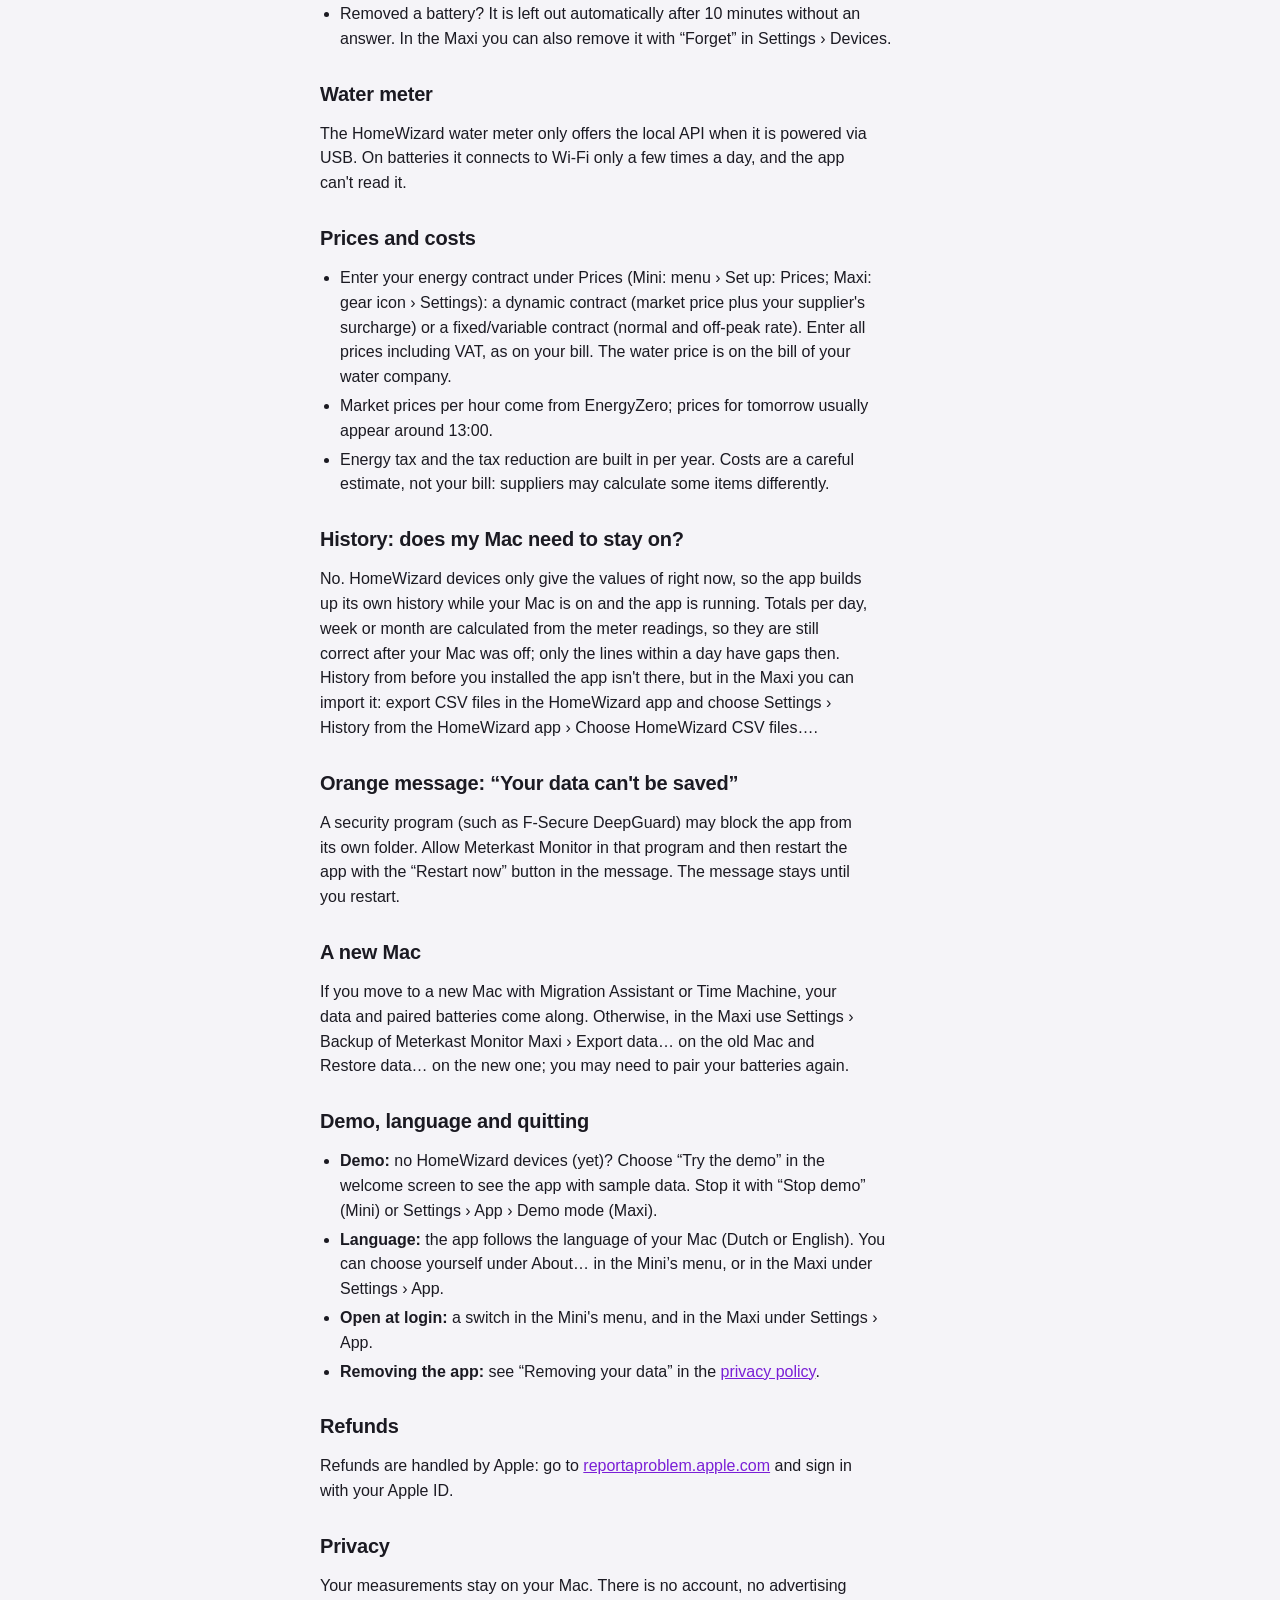
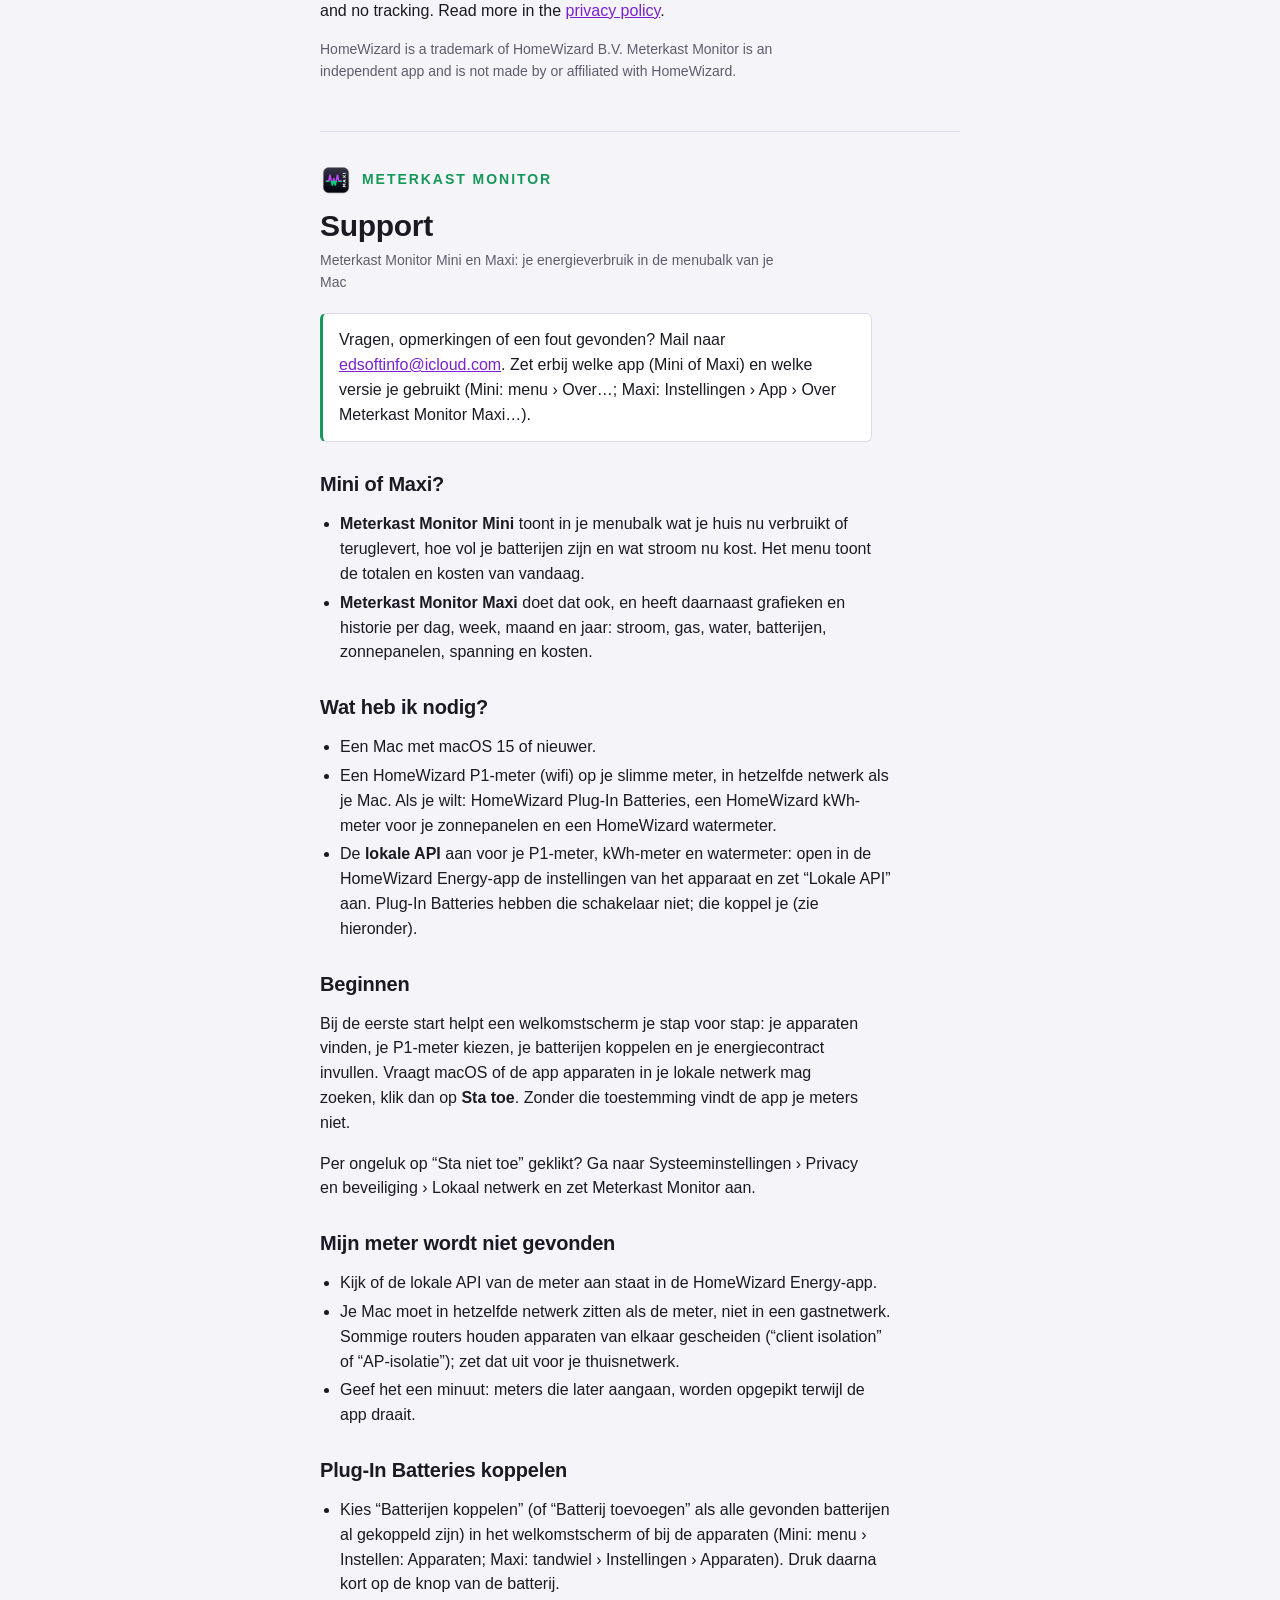
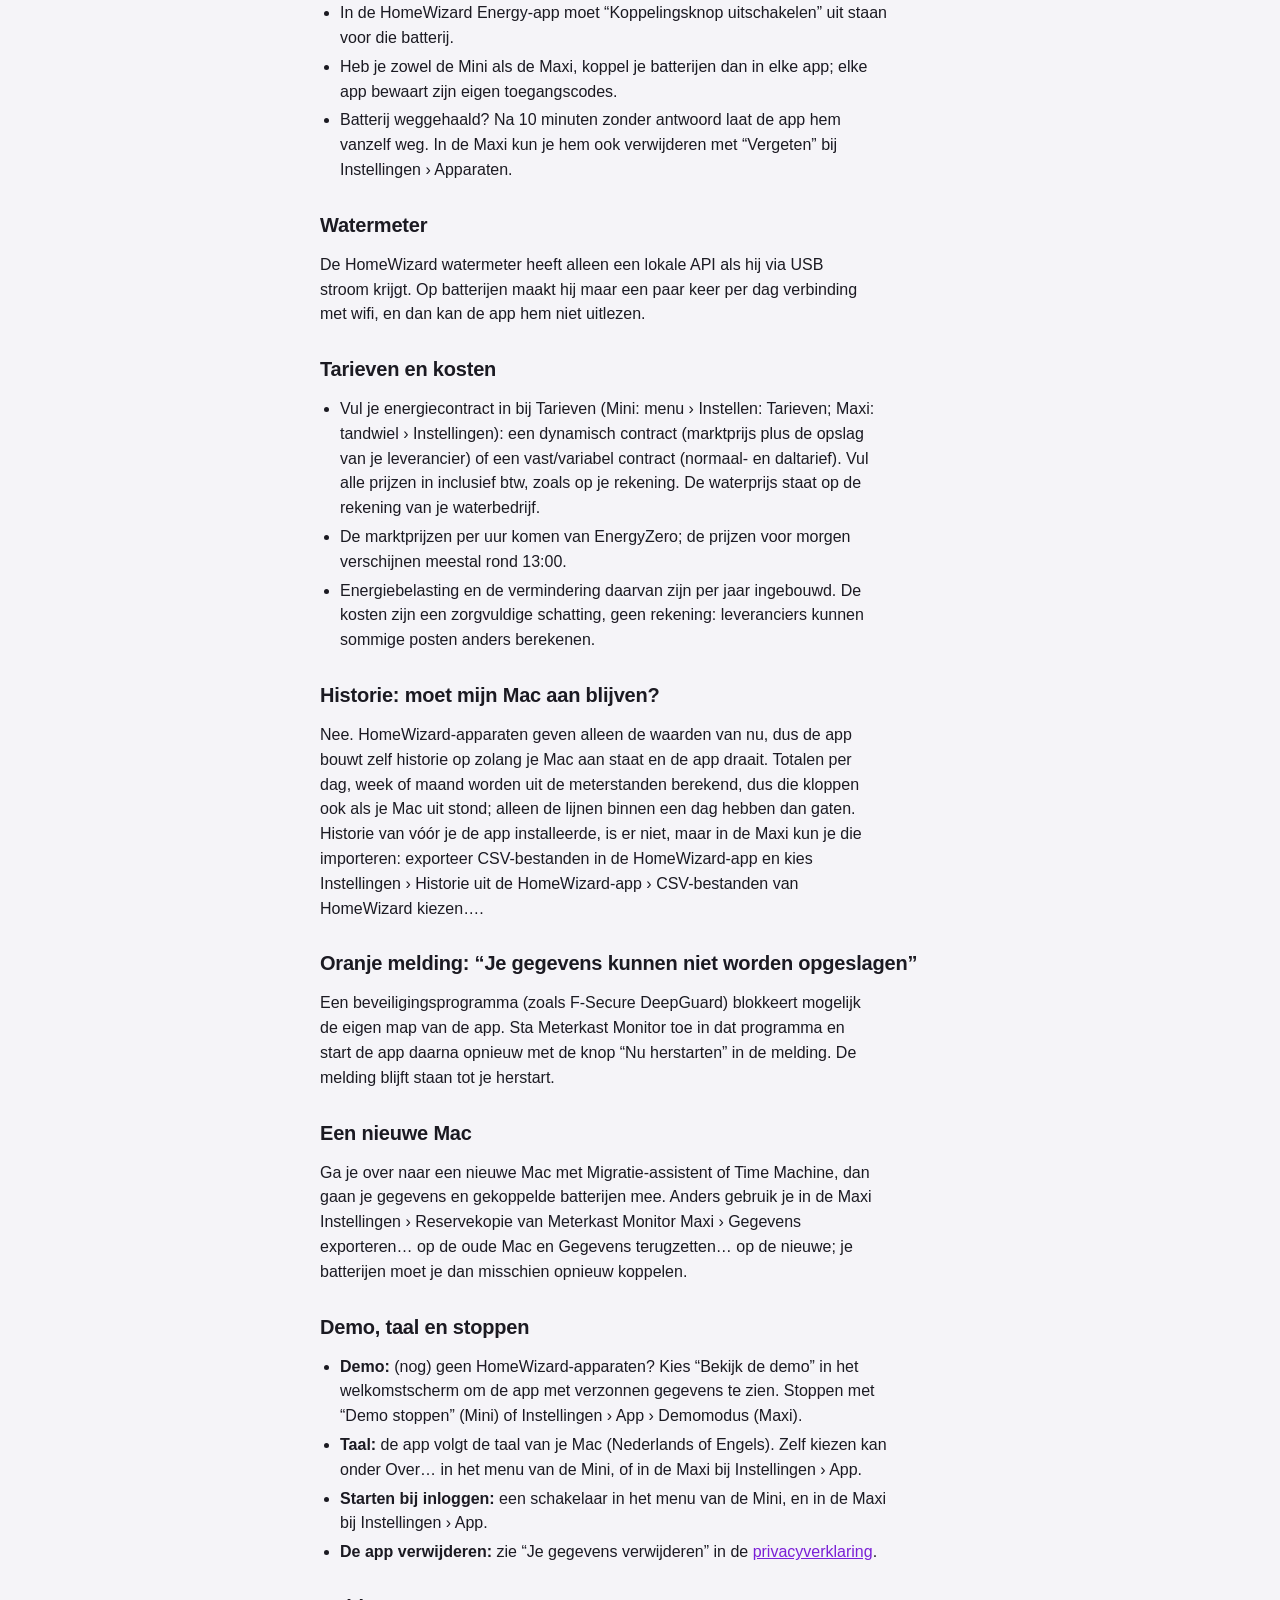
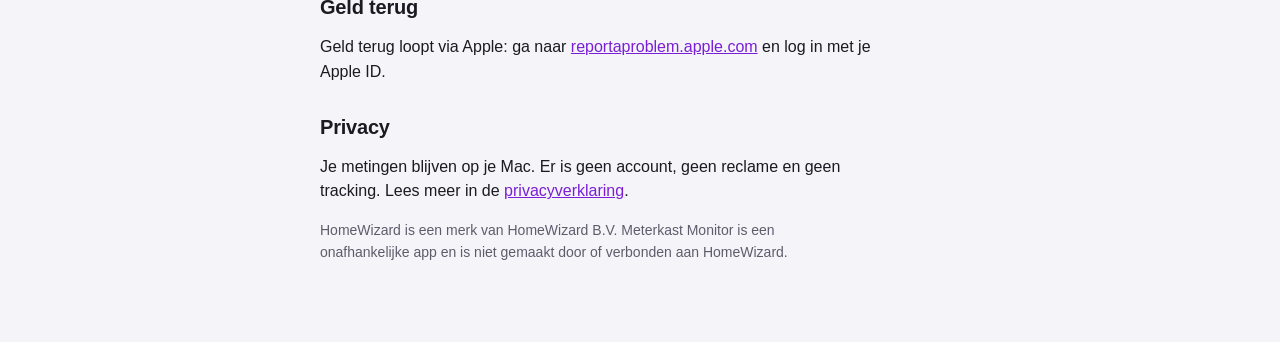
==== commit 202deca9: "Pagina's voor Stroomprijs Menubalk; Mini en Maxi bewaren elk hun eigen koppelcodes Co-Authored-By: C" ====
--- a/support.html
+++ b/support.html
@@ -50,7 +50,7 @@
 <ul>
   <li>Choose “Pair batteries” (or “Add battery” once all batteries found are paired) in the welcome screen or in the devices settings (Mini: menu › Set up: Devices; Maxi: gear icon › Settings › Devices). Then briefly press the button on the battery.</li>
   <li>In the HomeWizard Energy app, “Disable pairing button” must be off for that battery.</li>
-  <li>If you have both Mini and Maxi, you only need to pair once; they share the access codes.</li>
+  <li>If you have both Mini and Maxi, pair your batteries in each app; each app keeps its own access codes.</li>
   <li>Removed a battery? It is left out automatically after 10 minutes without an answer. In the Maxi you can also remove it with “Forget” in Settings › Devices.</li>
 </ul>
 
@@ -128,7 +128,7 @@
 <ul>
   <li>Kies “Batterijen koppelen” (of “Batterij toevoegen” als alle gevonden batterijen al gekoppeld zijn) in het welkomstscherm of bij de apparaten (Mini: menu › Instellen: Apparaten; Maxi: tandwiel › Instellingen › Apparaten). Druk daarna kort op de knop van de batterij.</li>
   <li>In de HomeWizard Energy-app moet “Koppelingsknop uitschakelen” uit staan voor die batterij.</li>
-  <li>Heb je zowel de Mini als de Maxi, dan koppel je maar één keer; ze delen de toegangscodes.</li>
+  <li>Heb je zowel de Mini als de Maxi, koppel je batterijen dan in elke app; elke app bewaart zijn eigen toegangscodes.</li>
   <li>Batterij weggehaald? Na 10 minuten zonder antwoord laat de app hem vanzelf weg. In de Maxi kun je hem ook verwijderen met “Vergeten” bij Instellingen › Apparaten.</li>
 </ul>
 
